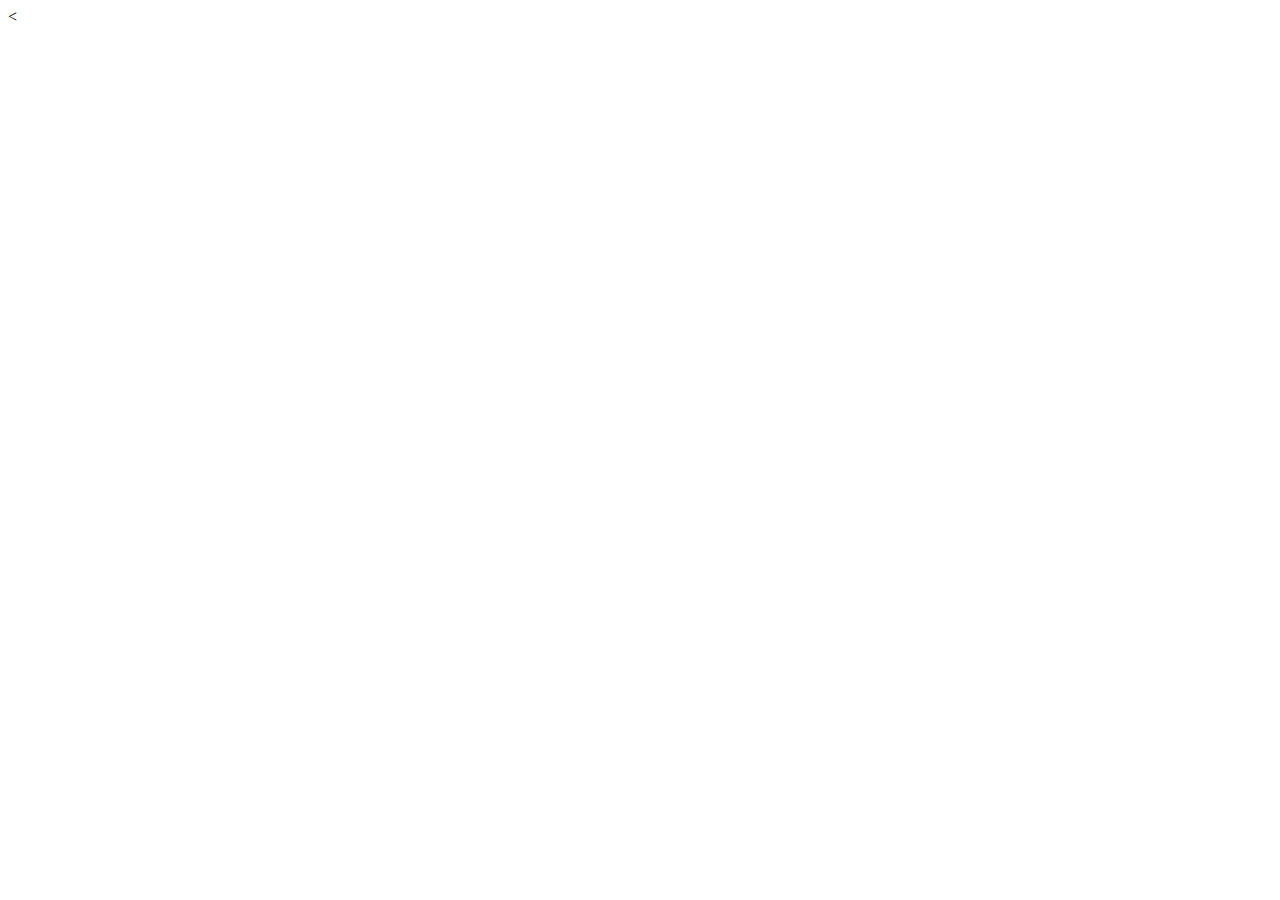
==== index.html @ 8a451ae0 "Add files via upload" ====
<<!DOCTYPE html>
<html>
  <head>
    <meta charset="utf-8">
    <title>Unturned gaides</title>
     <link rel="stylesheet" href="Style/reser.css">
     <link rel="stylesheet" href="Style/style.css">
  </head>
  <body>
    <div class="main">
      <div class="line">
        <a href="#"></a>
      </div>

    </div>
  </body>
</html>
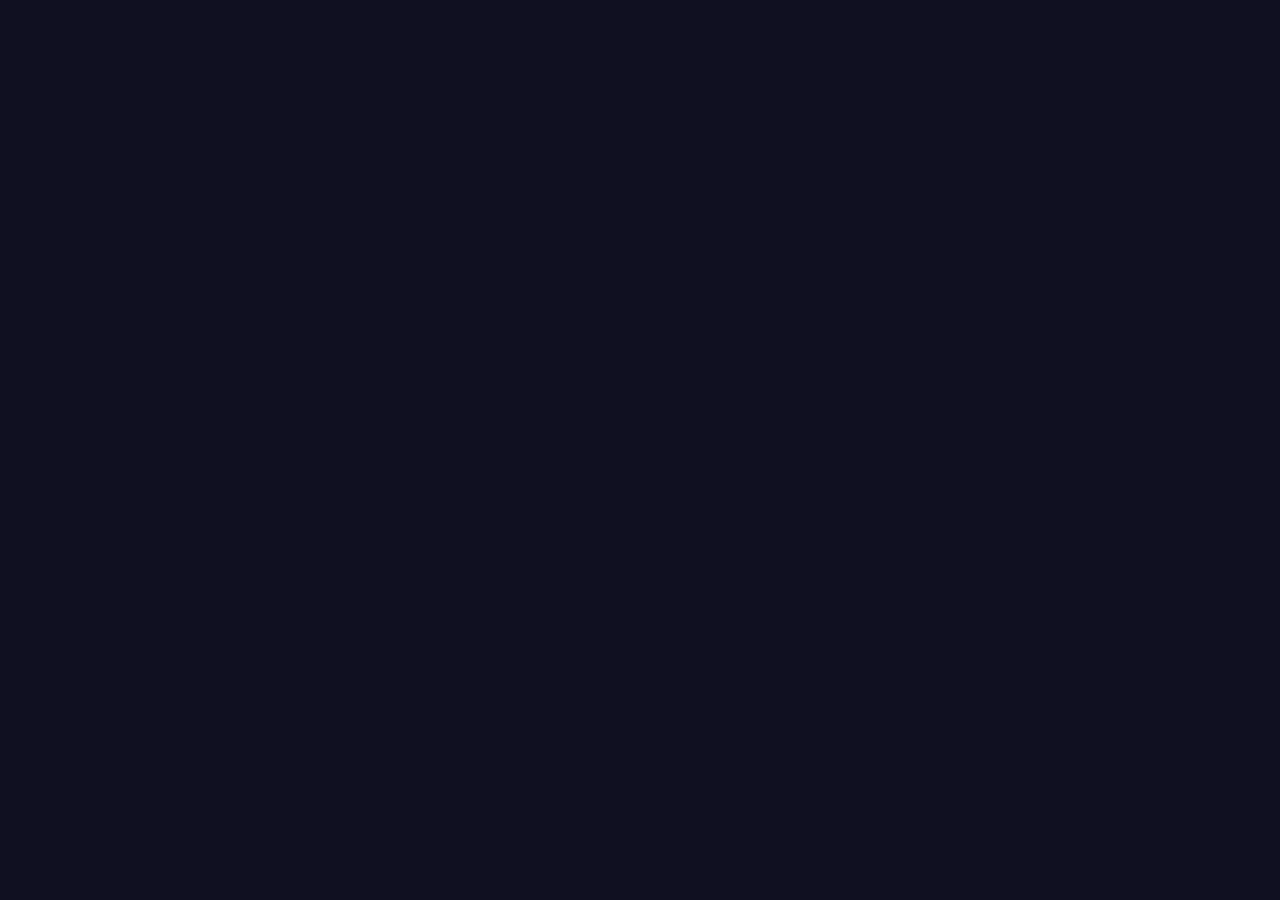
==== commit ec9f570e: "1" ====
--- a/index.html
+++ b/index.html
@@ -1,8 +1,8 @@
-<<!DOCTYPE html>
+<!DOCTYPE html>
 <html>
   <head>
     <meta charset="utf-8">
-    <title>Unturned gaides</title>
+    <title>Unturned guides</title>
      <link rel="stylesheet" href="Style/reser.css">
      <link rel="stylesheet" href="Style/style.css">
   </head>
--- a/Style/style.css
+++ b/Style/style.css
@@ -0,0 +1,3 @@
+body {
+  background-color: #101021; 
+}
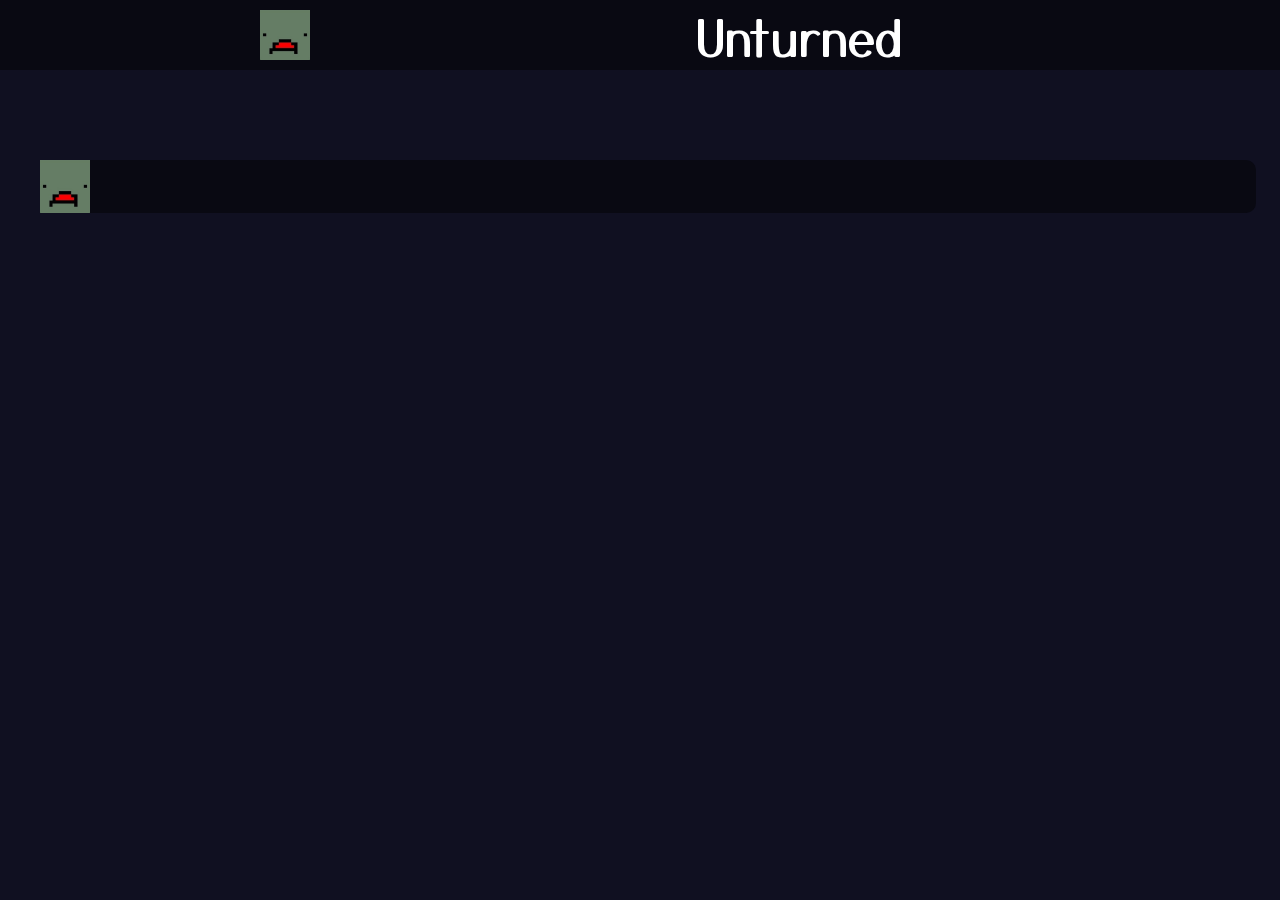
==== commit c328073d: "S" ====
--- a/index.html
+++ b/index.html
@@ -3,15 +3,27 @@
   <head>
     <meta charset="utf-8">
     <title>Unturned guides</title>
-     <link rel="stylesheet" href="Style/reser.css">
+     <link rel="stylesheet" href="Style/reset.css">
      <link rel="stylesheet" href="Style/style.css">
+     <link rel="preconnect" href="https://fonts.gstatic.com">
+     <link href="https://fonts.googleapis.com/css2?family=Yusei+Magic&display=swap" rel="stylesheet">
   </head>
   <body>
+    <header>
+      <div class="main">
+        <div class="line">
+          <img src="img/logo.jpg" width="50px;">
+          <h1>Unturned<h1>
+          </div>
+        </div>
+    </header>
+
+    <header>
     <div class="main">
-      <div class="line">
-        <a href="#"></a>
+      <div class="page">
+        <img src="img/logo.jpg" width="50px;">
       </div>
-
     </div>
+    </header>
   </body>
 </html>
--- a/Style/style.css
+++ b/Style/style.css
@@ -1,3 +1,41 @@
+
+
 body {
-  background-color: #101021; 
+  background-color: #101021;
 }
+
+.main {
+  width: 100%;
+  align-items: center;
+}
+
+.line {
+  display: flex;
+  justify-content: space-between;
+  //position: fixed;
+  width: 100%;
+  height: 50px;
+  background-color: #090912;
+  padding: 10px;
+  font-family: 'Yusei Magic', sans-serif;
+}
+
+.line img {
+  margin-left: 250px;
+
+}
+
+.page {
+  background-color: #090912;
+  width: 95%;
+  height: 0 auto;
+  margin: 90px 40px;
+  border-radius: 10px;
+}
+
+h1 {
+  font-family: 'Yusei Magic', sans-serif;
+  color: white;
+  font-size: 50px;
+}
+s
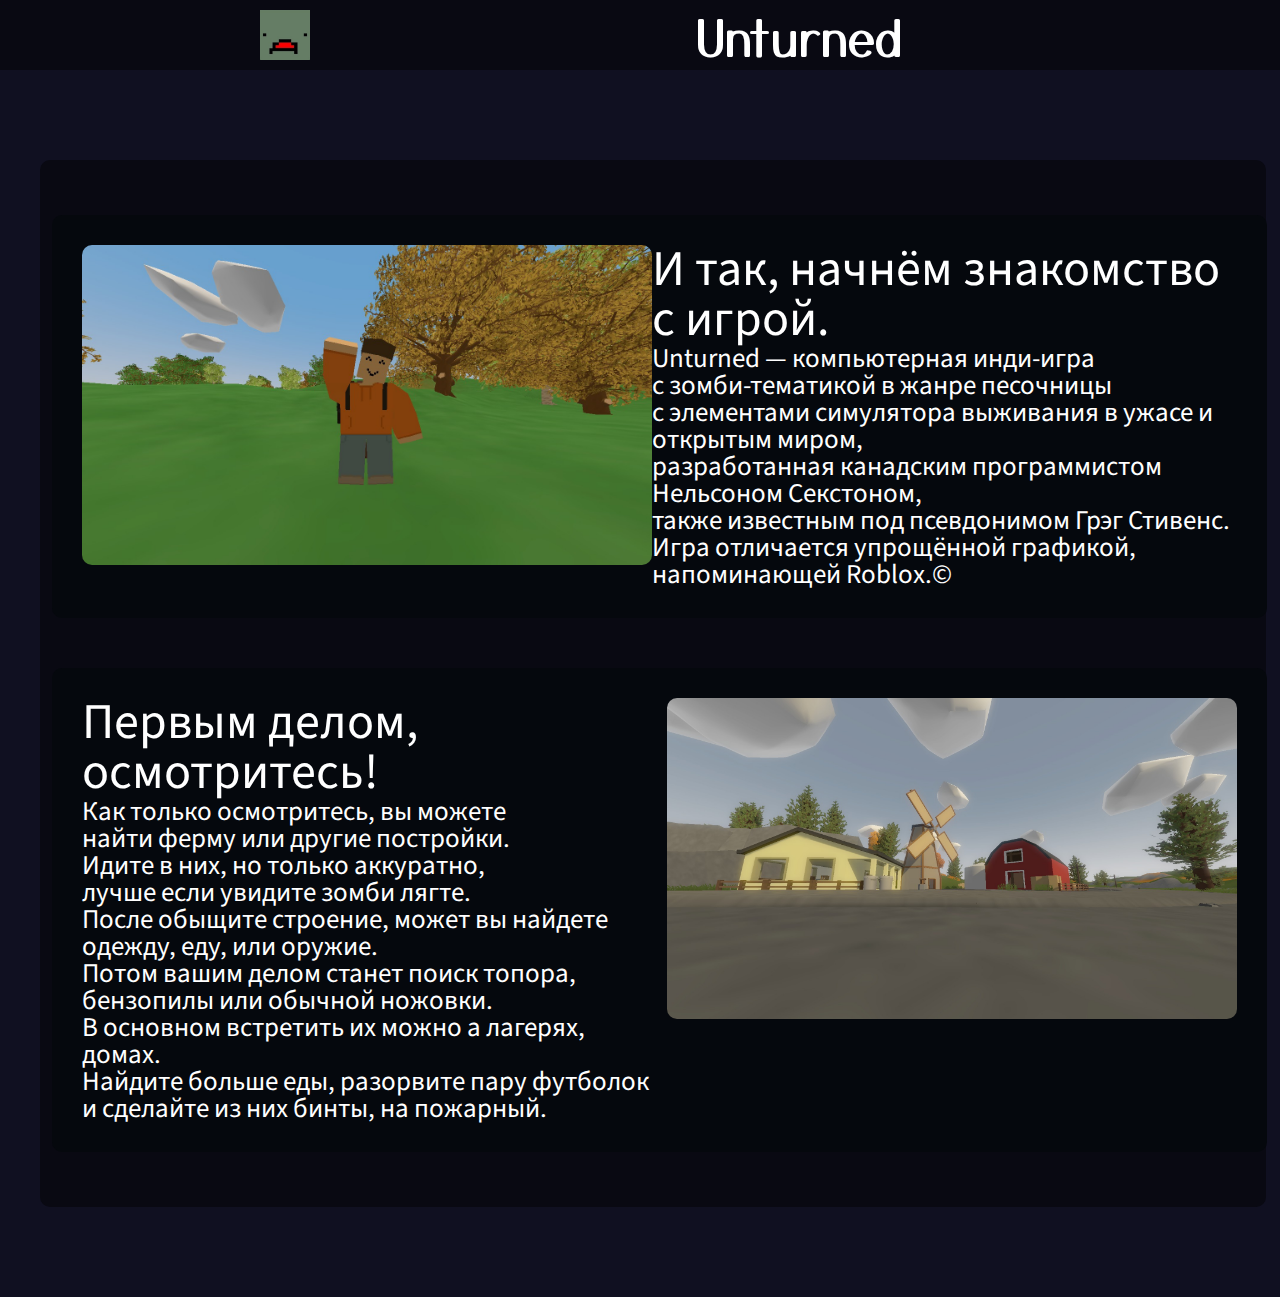
==== commit fcc6cf3c: "New text,images and CSS." ====
--- a/index.html
+++ b/index.html
@@ -7,13 +7,15 @@
      <link rel="stylesheet" href="Style/style.css">
      <link rel="preconnect" href="https://fonts.gstatic.com">
      <link href="https://fonts.googleapis.com/css2?family=Yusei+Magic&display=swap" rel="stylesheet">
+     <link rel="preconnect" href="https://fonts.gstatic.com">
+     <link href="https://fonts.googleapis.com/css2?family=Source+Sans+Pro&display=swap" rel="stylesheet">
   </head>
   <body>
     <header>
       <div class="main">
         <div class="line">
           <img src="img/logo.jpg" width="50px;">
-          <h1>Unturned<h1>
+          <h1>Unturned</h1>
           </div>
         </div>
     </header>
@@ -21,7 +23,35 @@
     <header>
     <div class="main">
       <div class="page">
-        <img src="img/logo.jpg" width="50px;">
+        <div class="block">
+          <div class="image">
+            <img src="img/1.jpg"  >
+          </div>
+          <div class="Text">
+            <h2>И так, начнём знакомство с игрой.</h2>
+              Unturned — компьютерная инди-игра<br>
+               с зомби-тематикой в жанре песочницы<br>
+                с элементами симулятора выживания в ужасе и открытым миром,<br>
+                 разработанная канадским программистом Нельсоном Секстоном,<br>
+                  также известным под псевдонимом Грэг Стивенс.<br>
+                   Игра отличается упрощённой графикой, напоминающей Roblox.©<br>
+          </div>
+        </div>
+          <div class="block">
+            <div class="Text">
+              <h2>Первым делом, осмотритесь!</h2>
+              Как только осмотритесь, вы можете<br> найти ферму или другие постройки.<br>
+              Идите в них, но только аккуратно, <br>лучше если увидите зомби лягте.<br>
+              После обыщите строение, может вы найдете<br> одежду, еду, или оружие.<br>
+              Потом вашим делом станет поиск топора,<br> бензопилы или обычной ножовки.<br>
+              В основном встретить их можно а лагерях, домах.<br>
+              Найдите больше еды, разорвите пару футболок<br> и сделайте из них бинты, на пожарный.<br>
+
+            </div>
+            <div class="image">
+              <img src="img/2.jpg" alt="">
+            </div>
+          </div>
       </div>
     </div>
     </header>
--- a/Style/style.css
+++ b/Style/style.css
@@ -7,6 +7,7 @@
 .main {
   width: 100%;
   align-items: center;
+  margin: 0 auto;
 }
 
 .line {
@@ -31,11 +32,42 @@
   height: 0 auto;
   margin: 90px 40px;
   border-radius: 10px;
+  padding: 5px;
+}
+
+.block {
+  padding: 30px;
+  display: flex;
+  justify-content: space-between;
+  margin: 50px 7px;
+  background-color: #05080d;
+  border-radius: 10px;
+  width: 95%;
+}
+
+.image img{
+  border-radius: 10px;
+  width: 570px;
+  height: 0 auto;
+
+}
+
+.Text {
+  font-family: 'Source Sans Pro', sans-serif;
+  margin: 0 auto;
+  color: white;
+  font-size: 27px;
 }
 
 h1 {
   font-family: 'Yusei Magic', sans-serif;
   color: white;
   font-size: 50px;
+  margin: 0 auto;
 }
-s
+
+h2 {
+  font-family: 'Source Sans Pro', sans-serif;
+  color: white;
+  font-size: 50px;
+}
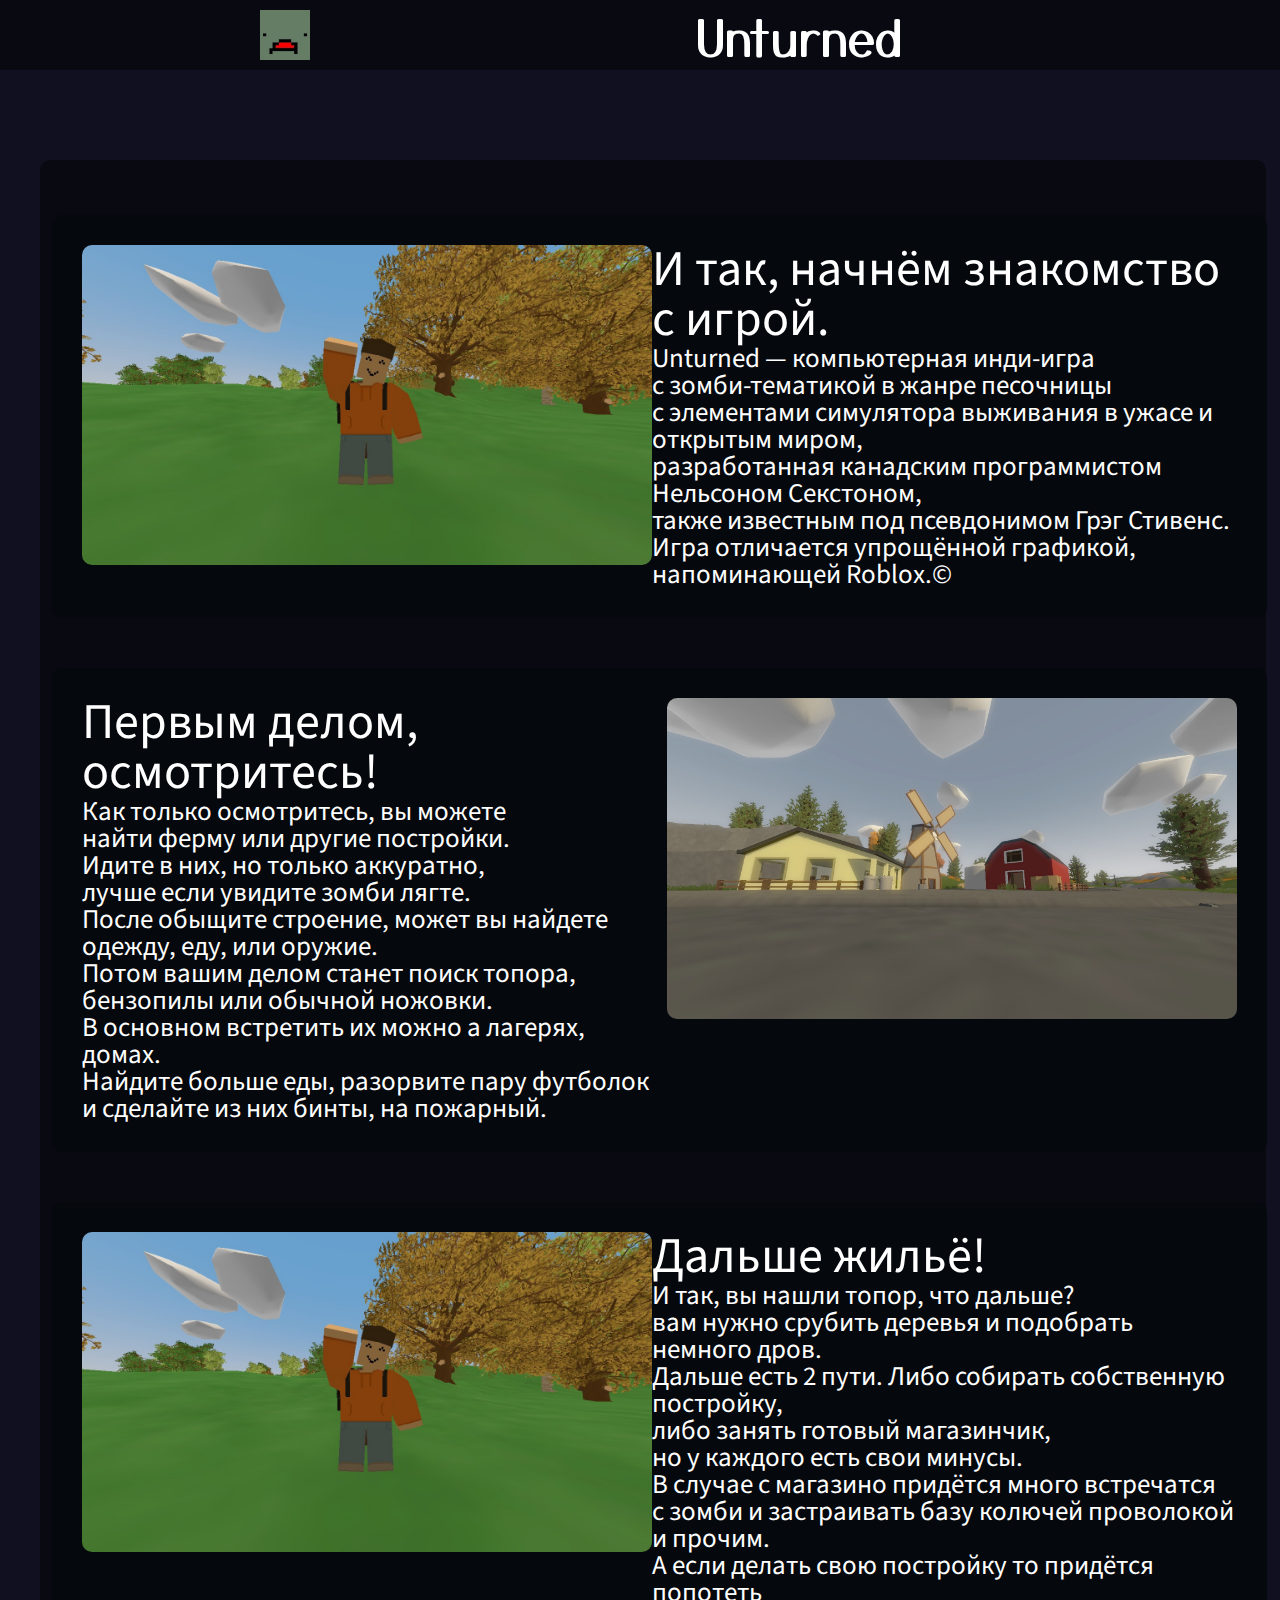
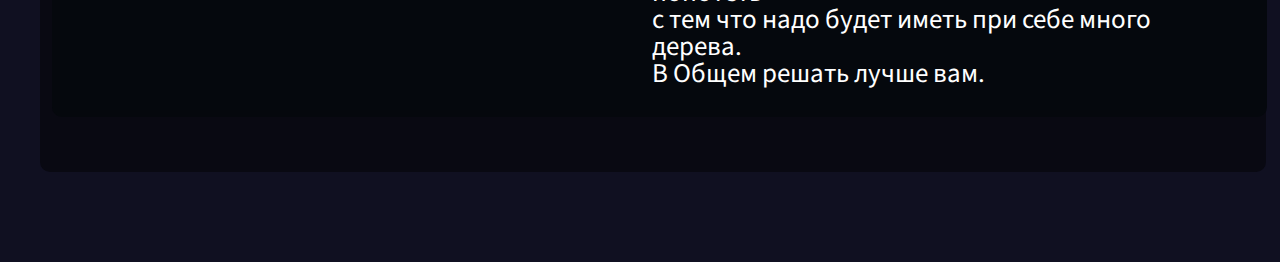
==== commit 7fc46628: "New table" ====
--- a/index.html
+++ b/index.html
@@ -46,10 +46,23 @@
               Потом вашим делом станет поиск топора,<br> бензопилы или обычной ножовки.<br>
               В основном встретить их можно а лагерях, домах.<br>
               Найдите больше еды, разорвите пару футболок<br> и сделайте из них бинты, на пожарный.<br>
-
             </div>
             <div class="image">
               <img src="img/2.jpg" alt="">
+            </div>
+          </div>
+          <div class="block">
+            <div class="image">
+              <img src="img/1.jpg"  >
+            </div>
+            <div class="Text">
+              <h2>Дальше жильё!</h2>
+              И так, вы нашли топор, что дальше?<br>
+              вам нужно срубить деревья и подобрать немного дров.<br>
+              Дальше есть 2 пути. Либо собирать собственную постройку,<br> либо занять готовый магазинчик,<br>но у каждого есть свои минусы.<br>
+              В случае с магазино придётся много встречатся <br>с зомби и застраивать базу колючей проволокой и прочим.<br>
+              А если делать свою постройку то придётся попотеть <br>с тем что надо будет иметь при себе много дерева.<br> В Общем решать лучше вам.<br>
+
             </div>
           </div>
       </div>
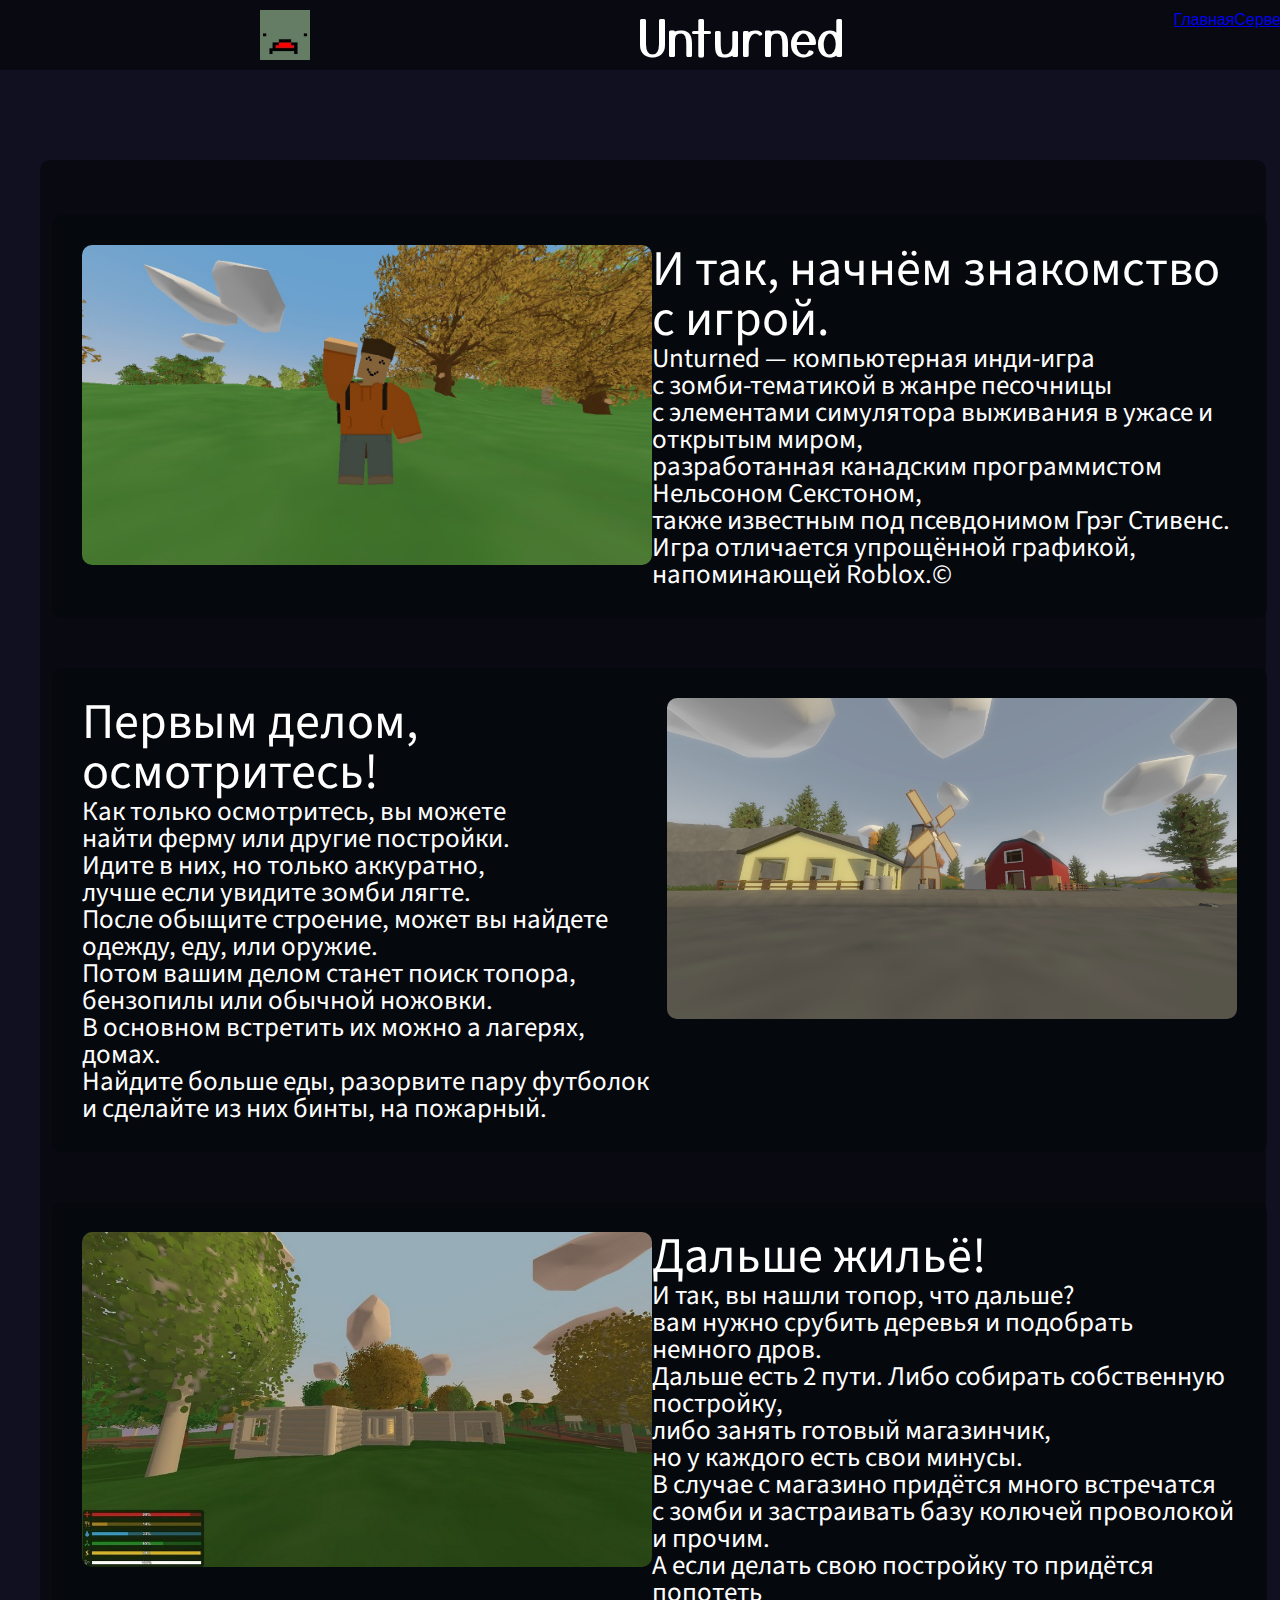
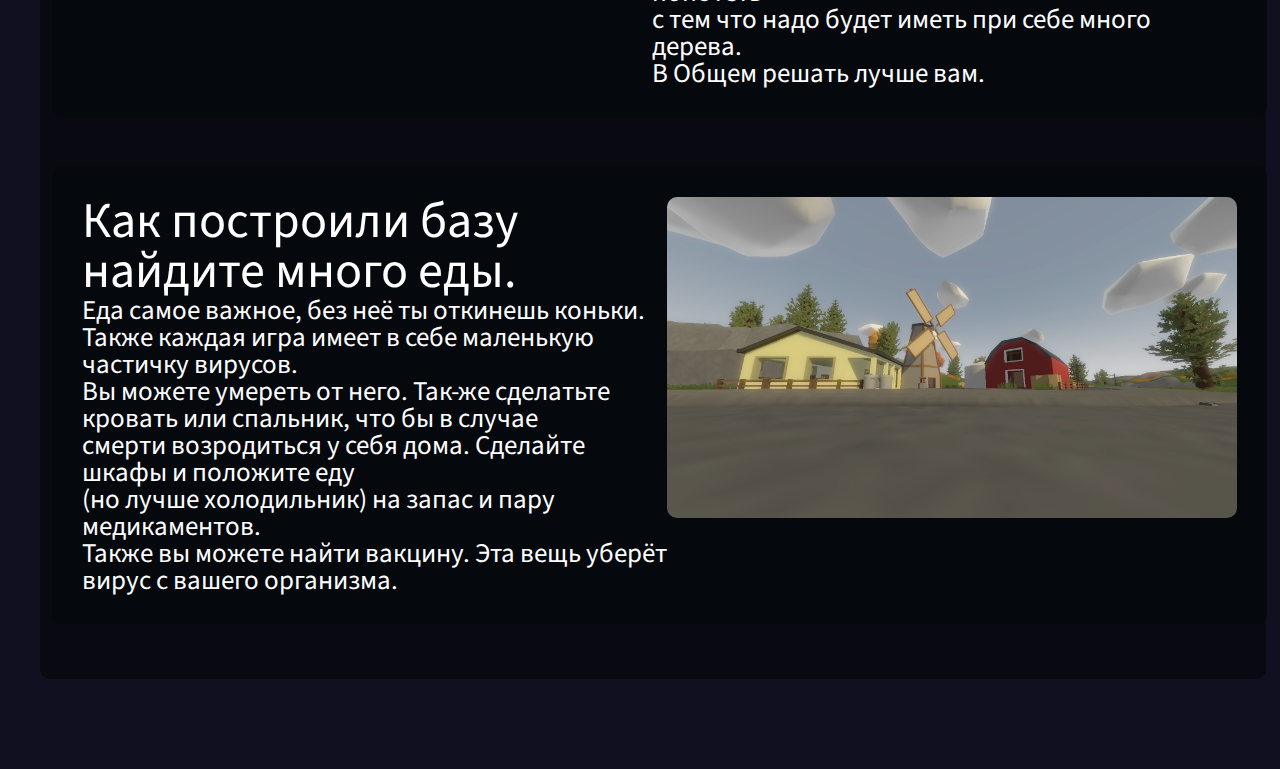
==== commit f815c6e1: "New tab for server creation." ====
--- a/index.html
+++ b/index.html
@@ -16,6 +16,8 @@
         <div class="line">
           <img src="img/logo.jpg" width="50px;">
           <h1>Unturned</h1>
+          <a href="index.html">Главная</a>
+          <a  href="server.html">Сервер</a>
           </div>
         </div>
     </header>
@@ -53,7 +55,7 @@
           </div>
           <div class="block">
             <div class="image">
-              <img src="img/1.jpg"  >
+              <img src="img/3.jpg"  >
             </div>
             <div class="Text">
               <h2>Дальше жильё!</h2>
@@ -65,6 +67,20 @@
 
             </div>
           </div>
+          <div class="block">
+            <div class="Text">
+              <h2>Как построили базу найдите много еды.</h2>
+              Еда самое важное, без неё ты откинешь коньки.<br>
+              Также каждая игра имеет в себе маленькую частичку вирусов.<br>
+              Вы можете умереть от него. Так-же сделатьте кровать или спальник, что бы в случае <br>
+              смерти возродиться у себя дома. Сделайте шкафы и положите еду<br>
+              (но лучше холодильник) на запас и пару медикаментов. <br>
+              Также вы можете найти вакцину. Эта вещь уберёт вирус с вашего организма.<br>
+            </div>
+            <div class="image">
+              <img src="img/2.jpg" alt="">
+            </div>
+          </div>
       </div>
     </div>
     </header>
